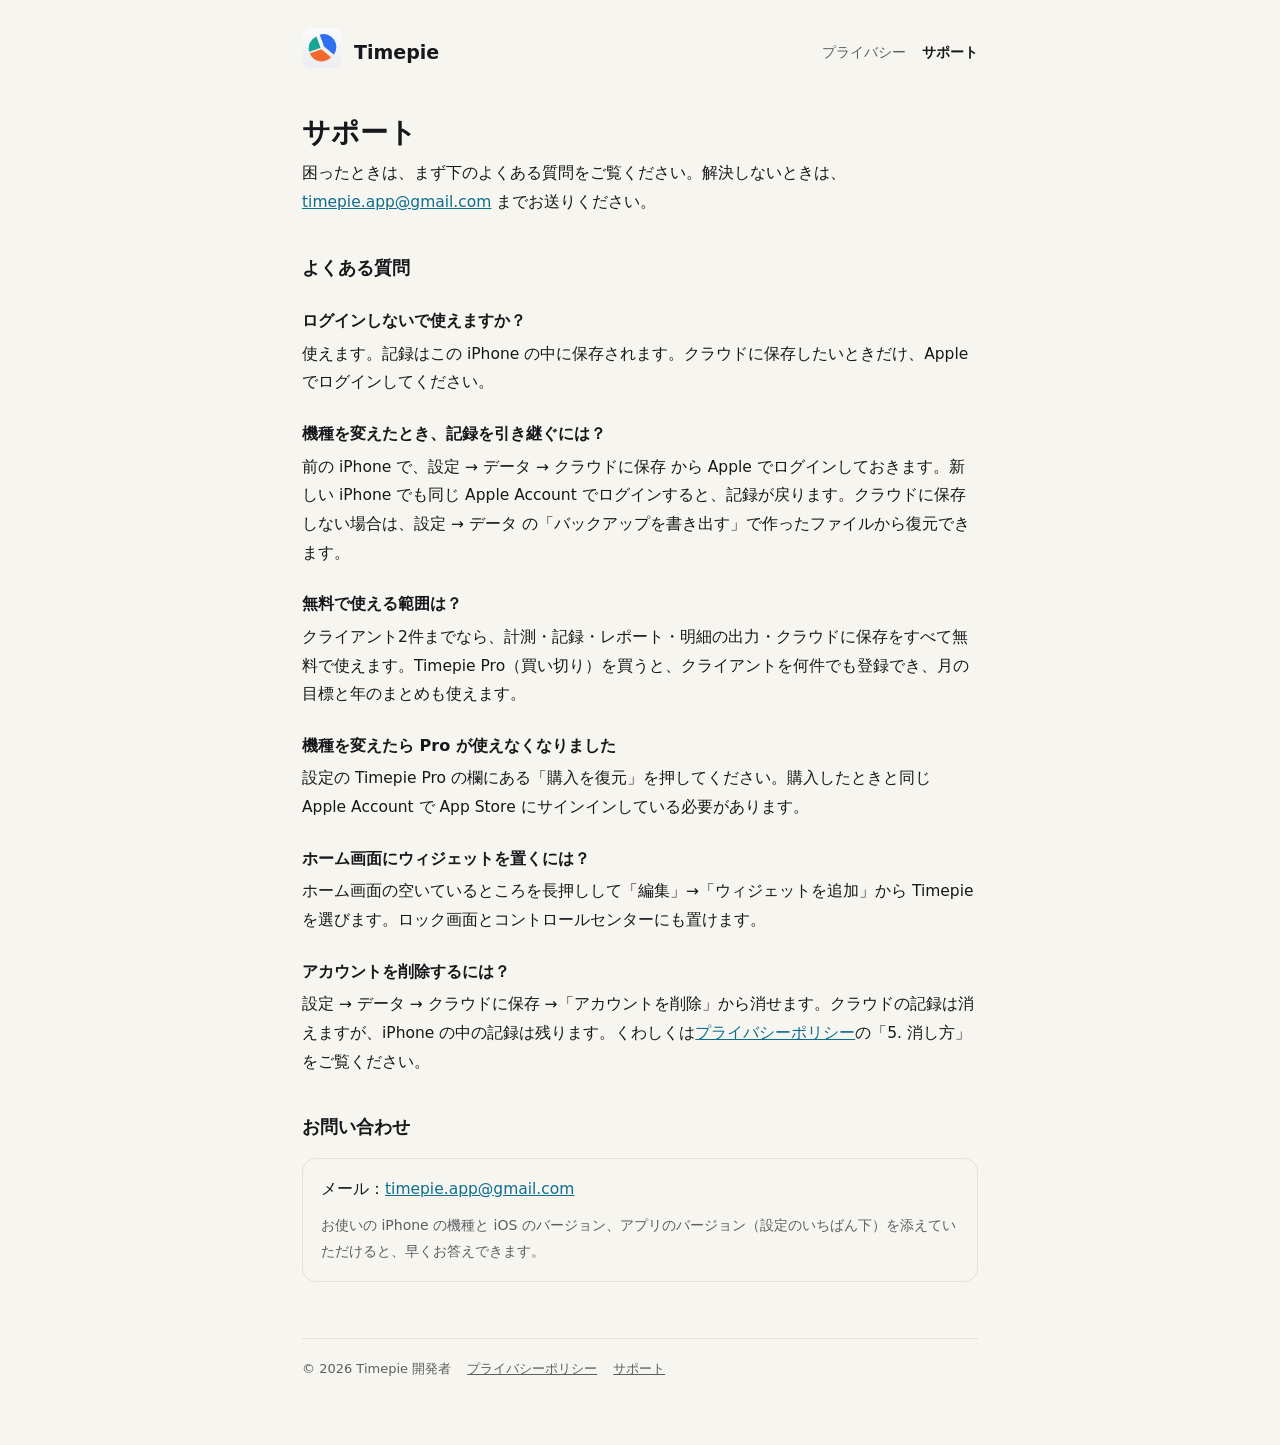
==== support.html @ 2559b29b "Timepie のサイト（トップ・プライバシーポリシー・サポート） Co-Authored-By: Claude Opus 5.5 <noreply@anthropic.com>" ====
<!DOCTYPE html>
<html lang="ja"><head><meta charset="utf-8"><meta name="viewport" content="width=device-width,initial-scale=1">
<title>サポート — Timepie</title><link rel="icon" href="icon.svg"><link rel="stylesheet" href="style.css"></head>
<body><div class="wrap">
<nav><a href="./"><img src="icon.svg" alt=""></a><a class="name" href="./">Timepie</a><div class="links"><a href="privacy.html">プライバシー</a><a href="support.html" aria-current=page>サポート</a></div></nav>

<h1>サポート</h1>
<p>困ったときは、まず下のよくある質問をご覧ください。解決しないときは、<a href="mailto:timepie.app@gmail.com">timepie.app@gmail.com</a> までお送りください。</p>

<h2>よくある質問</h2>
<h3>ログインしないで使えますか？</h3>
<p>使えます。記録はこの iPhone の中に保存されます。クラウドに保存したいときだけ、Apple でログインしてください。</p>

<h3>機種を変えたとき、記録を引き継ぐには？</h3>
<p>前の iPhone で、設定 → データ → クラウドに保存 から Apple でログインしておきます。新しい iPhone でも同じ Apple Account でログインすると、記録が戻ります。クラウドに保存しない場合は、設定 → データ の「バックアップを書き出す」で作ったファイルから復元できます。</p>

<h3>無料で使える範囲は？</h3>
<p>クライアント2件までなら、計測・記録・レポート・明細の出力・クラウドに保存をすべて無料で使えます。Timepie Pro（買い切り）を買うと、クライアントを何件でも登録でき、月の目標と年のまとめも使えます。</p>

<h3>機種を変えたら Pro が使えなくなりました</h3>
<p>設定の Timepie Pro の欄にある「購入を復元」を押してください。購入したときと同じ Apple Account で App Store にサインインしている必要があります。</p>

<h3>ホーム画面にウィジェットを置くには？</h3>
<p>ホーム画面の空いているところを長押しして「編集」→「ウィジェットを追加」から Timepie を選びます。ロック画面とコントロールセンターにも置けます。</p>

<h3>アカウントを削除するには？</h3>
<p>設定 → データ → クラウドに保存 →「アカウントを削除」から消せます。クラウドの記録は消えますが、iPhone の中の記録は残ります。くわしくは<a href="privacy.html">プライバシーポリシー</a>の「5. 消し方」をご覧ください。</p>

<h2>お問い合わせ</h2>
<div class="box"><p>メール：<a href="mailto:timepie.app@gmail.com">timepie.app@gmail.com</a></p><p class="meta">お使いの iPhone の機種と iOS のバージョン、アプリのバージョン（設定のいちばん下）を添えていただけると、早くお答えできます。</p></div>

<footer><span>© 2026 Timepie 開発者</span><a href="privacy.html">プライバシーポリシー</a><a href="support.html">サポート</a></footer>
</div></body></html>
---- style.css ----
*{box-sizing:border-box;margin:0}
:root{--ink:#16181B;--sub:#5B5E63;--line:#E4E1DA;--bg:#F7F5F0;--accent:#0D6E8F;--blue:#1E5BD6}
@media (prefers-color-scheme:dark){:root{--ink:#F2F2F3;--sub:#A3A6AC;--line:#2B2E33;--bg:#121417;--accent:#4FB3D9}}
body{font-family:-apple-system,BlinkMacSystemFont,"Hiragino Sans","Hiragino Kaku Gothic ProN",system-ui,sans-serif;background:var(--bg);color:var(--ink);line-height:1.85;-webkit-text-size-adjust:100%}
a{color:var(--accent)}
.wrap{max-width:720px;margin:0 auto;padding:28px 22px 64px}
nav{display:flex;align-items:center;gap:12px;margin-bottom:36px}
nav img{width:40px;height:40px}
nav .name{font-weight:800;font-size:19px;color:var(--ink);text-decoration:none}
nav .links{margin-left:auto;display:flex;gap:16px;font-size:14px}
nav .links a{color:var(--sub);text-decoration:none}
nav .links a[aria-current]{color:var(--ink);font-weight:700}
h1{font-size:28px;line-height:1.35;font-weight:800;margin-bottom:8px}
h2{font-size:18px;font-weight:800;margin:34px 0 8px}
h3{font-size:16px;font-weight:700;margin:22px 0 4px}
p,li{font-size:15.5px}
p+p{margin-top:10px}
ul{padding-left:1.2em;margin-top:6px}
li+li{margin-top:4px}
.meta{color:var(--sub);font-size:14px}
.hero{text-align:center;padding:24px 0 8px}
.hero img{width:120px;height:120px;margin-bottom:18px}
.hero h1{font-size:34px}
.hero .lead{font-size:18px;color:var(--sub);margin-top:6px}
.feats{display:grid;grid-template-columns:repeat(auto-fill,minmax(min(100%,200px),1fr));gap:12px;margin-top:34px}
.feat{background:color-mix(in srgb,var(--ink) 4%,transparent);border-radius:16px;padding:16px 18px}
.feat b{display:block;font-size:15.5px;margin-bottom:2px}
.feat span{font-size:14px;color:var(--sub)}
.badge{display:inline-block;margin-top:26px;padding:10px 18px;border-radius:999px;background:var(--ink);color:var(--bg);font-weight:700;font-size:14px}
.box{border:1px solid var(--line);border-radius:14px;padding:16px 18px;margin-top:14px}
footer{margin-top:56px;padding-top:18px;border-top:1px solid var(--line);font-size:13px;color:var(--sub);display:flex;gap:16px;flex-wrap:wrap}
footer a{color:var(--sub)}
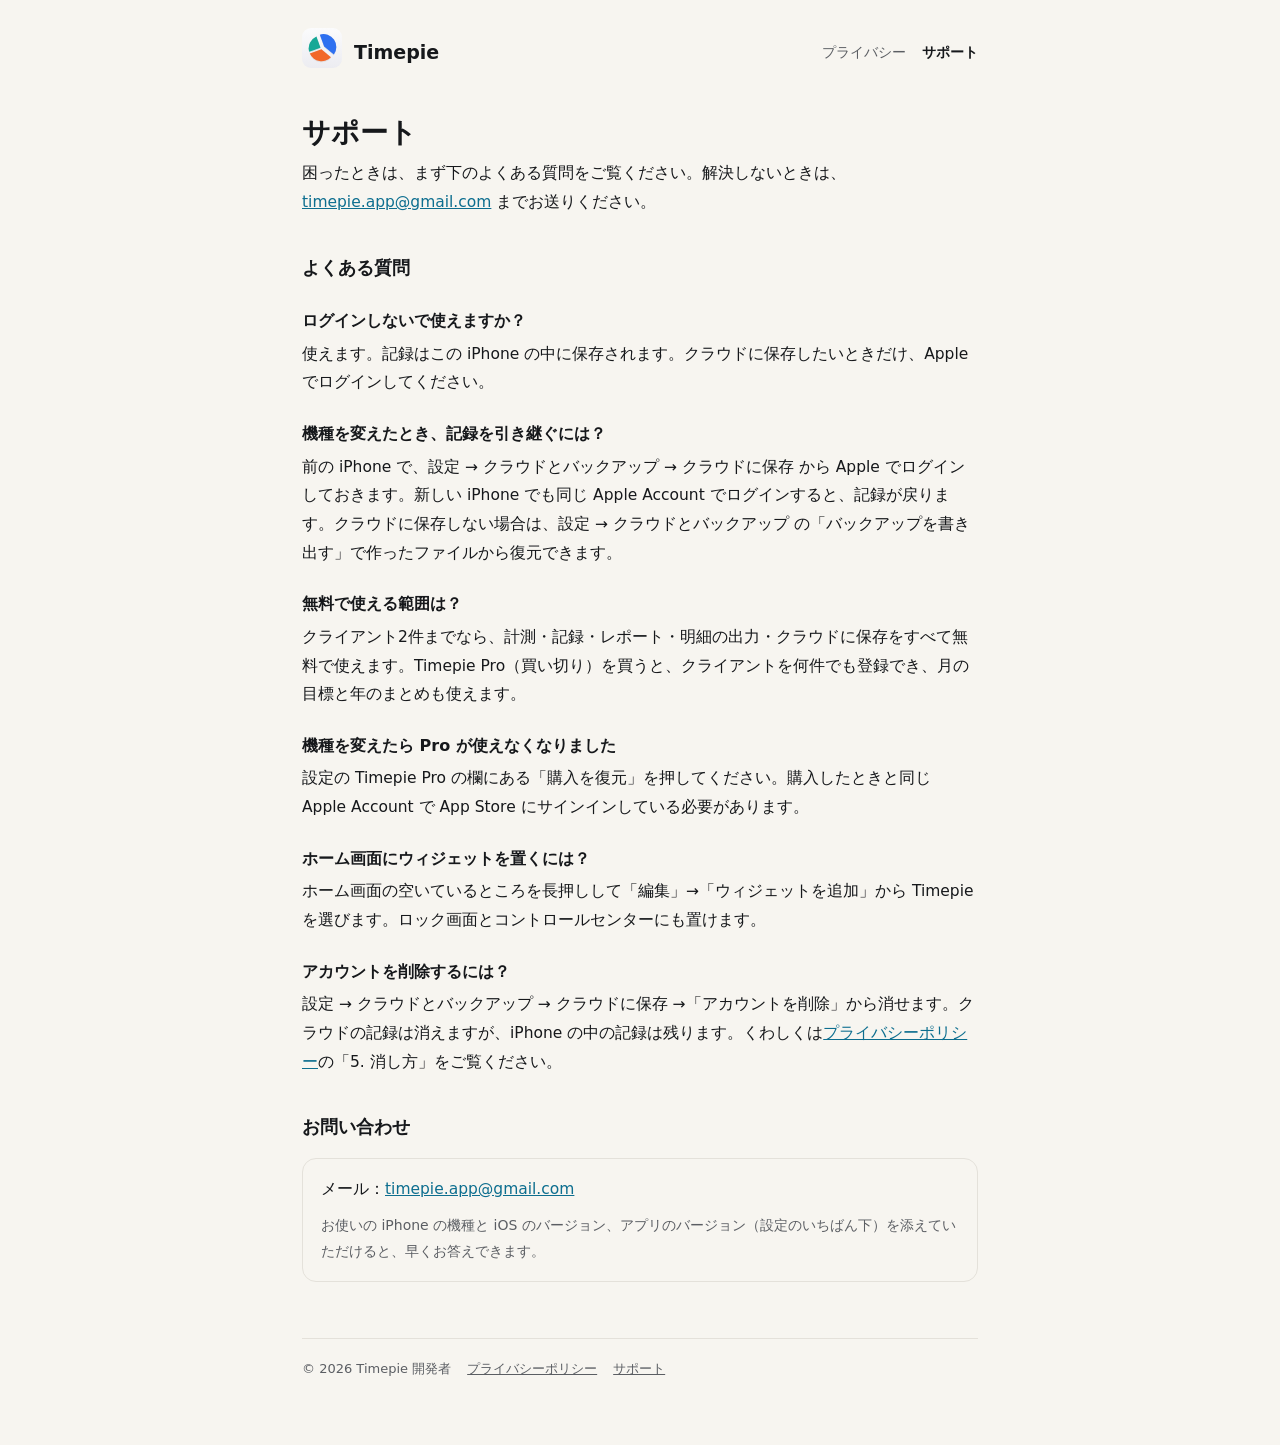
==== commit 614511db: "サポートの案内を、設定の行の名前（クラウドとバックアップ）に合わせる Co-Authored-By: Claude Opus 5.5 <noreply@anthropic.com>" ====
--- a/support.html
+++ b/support.html
@@ -12,7 +12,7 @@
 <p>使えます。記録はこの iPhone の中に保存されます。クラウドに保存したいときだけ、Apple でログインしてください。</p>
 
 <h3>機種を変えたとき、記録を引き継ぐには？</h3>
-<p>前の iPhone で、設定 → データ → クラウドに保存 から Apple でログインしておきます。新しい iPhone でも同じ Apple Account でログインすると、記録が戻ります。クラウドに保存しない場合は、設定 → データ の「バックアップを書き出す」で作ったファイルから復元できます。</p>
+<p>前の iPhone で、設定 → クラウドとバックアップ → クラウドに保存 から Apple でログインしておきます。新しい iPhone でも同じ Apple Account でログインすると、記録が戻ります。クラウドに保存しない場合は、設定 → クラウドとバックアップ の「バックアップを書き出す」で作ったファイルから復元できます。</p>
 
 <h3>無料で使える範囲は？</h3>
 <p>クライアント2件までなら、計測・記録・レポート・明細の出力・クラウドに保存をすべて無料で使えます。Timepie Pro（買い切り）を買うと、クライアントを何件でも登録でき、月の目標と年のまとめも使えます。</p>
@@ -24,7 +24,7 @@
 <p>ホーム画面の空いているところを長押しして「編集」→「ウィジェットを追加」から Timepie を選びます。ロック画面とコントロールセンターにも置けます。</p>
 
 <h3>アカウントを削除するには？</h3>
-<p>設定 → データ → クラウドに保存 →「アカウントを削除」から消せます。クラウドの記録は消えますが、iPhone の中の記録は残ります。くわしくは<a href="privacy.html">プライバシーポリシー</a>の「5. 消し方」をご覧ください。</p>
+<p>設定 → クラウドとバックアップ → クラウドに保存 →「アカウントを削除」から消せます。クラウドの記録は消えますが、iPhone の中の記録は残ります。くわしくは<a href="privacy.html">プライバシーポリシー</a>の「5. 消し方」をご覧ください。</p>
 
 <h2>お問い合わせ</h2>
 <div class="box"><p>メール：<a href="mailto:timepie.app@gmail.com">timepie.app@gmail.com</a></p><p class="meta">お使いの iPhone の機種と iOS のバージョン、アプリのバージョン（設定のいちばん下）を添えていただけると、早くお答えできます。</p></div>
